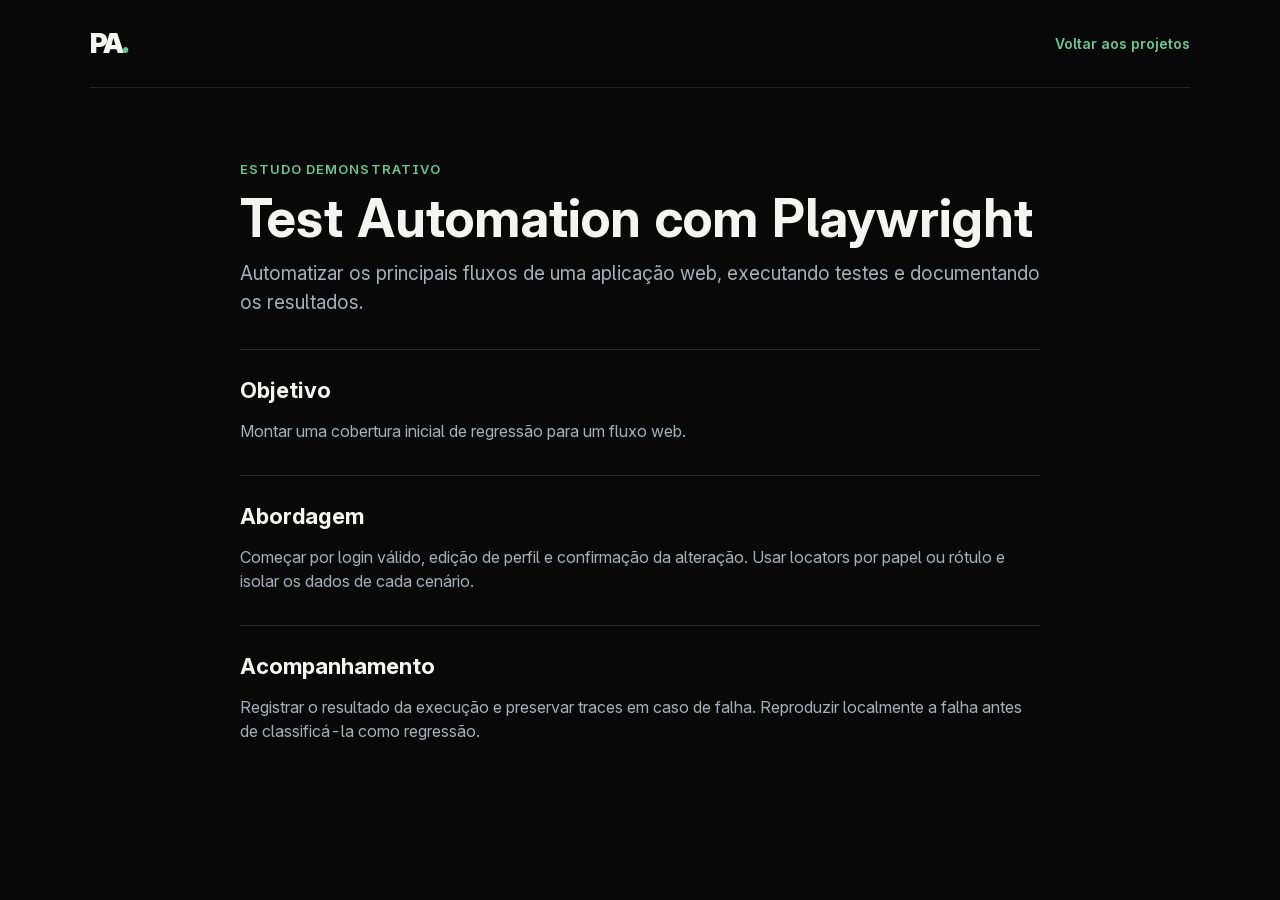
==== cases/automacao.html @ 724a587a "Adiciona portfólio" ====
<!doctype html>
<html lang="pt-BR">
<head>
  <meta charset="utf-8">
  <meta name="viewport" content="width=device-width, initial-scale=1">
  <meta name="description" content="Automatizar os principais fluxos de uma aplicação web, executando testes e documentando os resultados.">
  <meta name="theme-color" content="#080808">
  <title>Test Automation com Playwright | Pedro Albuquerque</title>
  <link rel="stylesheet" href="../styles.css">
</head>
<body>
  <header class="container site-header">
    <a class="logo" href="../index.html" aria-label="Pedro Albuquerque — início">PA<span>.</span></a>
    <a class="text-button" href="../index.html#projetos">Voltar aos projetos</a>
  </header>
  <main class="container case-study">
    <p class="eyebrow">Estudo demonstrativo</p>
    <h1>Test Automation com Playwright</h1>
    <p class="case-intro">Automatizar os principais fluxos de uma aplicação web, executando testes e documentando os resultados.</p>
    <section><h2>Objetivo</h2><p>Montar uma cobertura inicial de regressão para um fluxo web.</p></section>
    <section><h2>Abordagem</h2><p>Começar por login válido, edição de perfil e confirmação da alteração. Usar locators por papel ou rótulo e isolar os dados de cada cenário.</p></section>
    <section><h2>Acompanhamento</h2><p>Registrar o resultado da execução e preservar traces em caso de falha. Reproduzir localmente a falha antes de classificá-la como regressão.</p></section>
  </main>
</body>
</html>
---- styles.css ----
@font-face {
  font-family: Inter;
  src: url("assets/inter.woff2") format("woff2");
  font-weight: 100 900;
  font-display: swap;
}

:root {
  color-scheme: dark;
  --header-height: 88px;
  --background: #080808;
  --surface: #121212;
  --border: #282c29;
  --text: #f4f4f2;
  --muted: #a8afb8;
  --accent: #6bc78f;
  --green-surface: #101713;
  --green-border: #293b30;
  font-family: Inter, system-ui, sans-serif;
  line-height: 1.5;
  color: var(--text);
  background: var(--background);
}

*, *::before, *::after { box-sizing: border-box; }
body, h1, h2, h3, h4, p, ul { margin: 0; }
ul { padding: 0; list-style: none; }
a { color: inherit; text-decoration: none; }
button { color: inherit; font: inherit; cursor: pointer; }
img { display: block; }
:focus-visible { outline: 2px solid var(--accent); outline-offset: 4px; }
html { scroll-behavior: smooth; }
[id] { scroll-margin-top: calc(var(--header-height) + 32px); }

.container { width: min(1240px, calc(100% - clamp(32px, 14vw, 200px))); margin-inline: auto; }
.skip-link { position: fixed; z-index: 3; translate: 0 -150%; padding: 12px; background: var(--surface); }
.skip-link:focus { translate: 0; }
.sticky-header { position: sticky; top: 0; z-index: 2; background: var(--background); }
.site-header { display: flex; align-items: center; justify-content: space-between; gap: 12px; min-height: var(--header-height); border-bottom: 1px solid #1f242d; }
.logo { font-size: clamp(26px, 2.1vw, 30px); font-weight: 900; letter-spacing: -.09em; }
.logo span, .hero h1 span { color: var(--accent); }
.site-header nav { display: flex; justify-content: space-between; gap: clamp(12px, 3vw, 44px); }
.site-header nav a { position: relative; padding-block: 12px; color: var(--muted); font-size: 14px; }
.site-header nav a:hover, .site-header nav a[aria-current] { color: var(--text); }
.site-header nav a[aria-current] { font-weight: 600; }
.site-header nav a[aria-current]::after { content: ""; position: absolute; inset: auto 0 0; height: 2px; border-radius: 1px; background: var(--accent); }

.hero { position: relative; display: grid; grid-template-columns: minmax(0, 1fr) minmax(0, 320px); align-items: start; gap: 32px; min-height: 413px; margin-top: 80px; padding: 4px clamp(12px, 5vw, 78px) 0 clamp(12px, 3.75vw, 54px); }
.availability { position: absolute; top: -18px; left: 18px; display: flex; align-items: center; gap: 8px; width: fit-content; padding: 8px 14px 8px 12px; border: 1px solid #6bc78f4d; border-radius: 100px; background: #6bc78f1f; color: var(--accent); font-size: 13px; font-weight: 500; line-height: 18px; }
.hero-copy { padding-top: 39px; }
.eyebrow { color: var(--accent); font-size: 13px; font-weight: 600; line-height: 18px; letter-spacing: .08em; text-transform: uppercase; }
.hero-name { color: var(--muted); margin-bottom: 18px; }
.hero h1 { font-size: clamp(34px, 4.2vw, 60px); line-height: 1.1; letter-spacing: -.02em; }
.hero h1 span { font-weight: 400; }
.hero-description { max-width: 500px; margin-top: 24px; color: var(--muted); font-size: 20px; line-height: 30px; }
.actions { display: flex; flex-wrap: wrap; gap: 12px; margin-top: 24px; }
.button { display: inline-flex; align-items: center; justify-content: center; min-height: 44px; padding: 10px 20px; border: 1px solid transparent; border-radius: 8px; font-size: 14px; font-weight: 600; }
.button-light { background: var(--text); color: #121418; }
.button-outline { border-color: #ffffff33; background: transparent; }
.button-green { background: var(--accent); color: #121418; }
.button:hover { filter: brightness(1.12); box-shadow: 0 0 0 1px var(--accent); }
.portrait { position: relative; width: 100%; aspect-ratio: 4 / 5; isolation: isolate; }
.portrait::before { content: ""; position: absolute; inset: 0; translate: 8px 0; background: var(--accent); z-index: -1; }
.portrait-crop { position: absolute; inset: 0; translate: 0 9px; overflow: hidden; }
.portrait img { position: absolute; width: 143.48%; height: 111.41%; left: -17.45%; top: -5.49%; }

.two-columns { display: grid; grid-template-columns: repeat(2, minmax(0, 1fr)); gap: 24px; }
.areas { margin-top: 75px; }
.panel { background: var(--surface); border: 1px solid var(--border); border-radius: 12px; }
.area { perspective: 1600px; min-width: 0; }
.area-inner { display: grid; min-height: 184px; transform-style: preserve-3d; transition: transform .45s ease; }
.area.is-flipped .area-inner { transform: rotateY(180deg); }
.area-front, .area-back { grid-area: 1 / 1; backface-visibility: hidden; }
.area-front { cursor: pointer; position: relative; display: flex; flex-direction: column; align-items: flex-start; padding: 22px 24px 16px 86px; }
.area-front img { position: absolute; top: 50px; left: 26px; }
.area-front h2 { font-size: 20px; line-height: 26px; }
.area-front p { margin: 8px 0 12px; color: var(--muted); }
.area-front button { margin-top: auto; }
.text-button { display: inline-flex; align-items: center; width: fit-content; min-height: 40px; color: var(--accent); border: 0; padding: 0; background: none; font-size: 14px; font-weight: 600; text-align: left; }
.text-button:hover { text-decoration: underline; text-underline-offset: 4px; }
.area-back { transform: rotateY(180deg); padding: 14px 22px 20px; background: #101813; border-color: #304f3b; }
.tools-heading { display: flex; align-items: center; justify-content: space-between; gap: 12px; margin-bottom: 12px; }
.tools-heading h3 { font-size: 18px; font-weight: 600; }
.tools { display: grid; grid-template-columns: repeat(3, minmax(0, 1fr)); gap: 12px 16px; }
.tools li { overflow-wrap: anywhere; padding: 7px 11px; border: 1px solid #2c3d32; border-radius: 6px; background: #19231d; color: #dae8df; font-size: 14px; line-height: 20px; }

.page-section { margin-top: 96px; }
.section-title { margin-top: 12px; font-size: clamp(29px, 3.4vw, 36px); line-height: 1.22; letter-spacing: -.02em; }
.section-intro { max-width: 680px; margin-top: 16px; color: var(--muted); line-height: 26px; }
.projects { margin-top: 42px; }
.project { display: flex; flex-direction: column; align-items: flex-start; min-height: 256px; padding: 26px 27px 18px; }
.project-heading { display: flex; justify-content: space-between; align-items: flex-start; gap: 16px; width: 100%; }
.project-heading h3 { font-size: 22px; line-height: 28px; }
.project-heading img { flex: none; margin-top: 2px; }
.project p { margin-top: 16px; color: var(--muted); }
.tags { display: flex; gap: 8px; flex-wrap: wrap; margin-top: auto; padding-top: 18px; }
.tags li { padding: 5px 10px; border: 1px solid #222734; border-radius: 5px; background: #1c2025; color: #b4bdc7; font-size: 14px; font-weight: 500; line-height: 20px; }
.project .text-button { margin-top: 14px; }

.about { display: grid; grid-template-columns: minmax(0, 384px) minmax(0, 1fr); grid-template-areas: "photo intro" "photo experiences"; gap: 0 48px; }
.about-copy { grid-area: intro; }
.about-experiences { grid-area: experiences; min-width: 0; }
.about-photo { grid-area: photo; position: relative; overflow: hidden; align-self: center; width: 100%; aspect-ratio: 384 / 400; border: 1px solid #ffffff1a; border-radius: 12px; }
.about-photo img { position: absolute; inset: 0 auto 0 0; width: 138.89%; height: 100%; }
.about-description { margin-top: 20px; color: var(--muted); line-height: 26px; }
.experience-heading { display: flex; justify-content: space-between; align-items: center; gap: 8px; margin-top: 24px; }
.experience-heading h3 { font-size: 20px; font-weight: 600; }
.experience-list { display: flex; gap: 16px; overflow-x: auto; scroll-snap-type: x mandatory; scrollbar-width: none; padding-bottom: 4px; }
.experience-list::-webkit-scrollbar { display: none; }
.experience { flex: 0 0 min(var(--card-width), 92%); min-height: 128px; padding: 18px 19px; scroll-snap-align: start; }
.experience > div { display: flex; justify-content: space-between; gap: 8px; color: var(--accent); font-size: 13px; min-height: 20px; }
.experience > div span:first-child { text-transform: uppercase; }
.experience > div span:last-child { color: var(--muted); }
.experience h4 { margin-top: 10px; font-size: 17px; font-weight: 600; }
.experience p { margin-top: 6px; color: var(--muted); font-size: 14px; }

.contact { display: grid; align-items: center; grid-template-columns: minmax(0, 1fr) minmax(180px, 312px); gap: 32px; min-height: 304px; padding: 32px 39px; border: 1px solid var(--green-border); border-radius: 16px; background: var(--green-surface); }
.contact > div:first-child { align-self: start; }
.contact .section-title { margin-top: 18px; }
.contact p:not(.eyebrow) { max-width: 540px; margin-top: 24px; color: var(--muted); line-height: 26px; }
.contact-actions { display: grid; gap: 12px; margin-top: 28px; }
.contact-actions .button { min-height: 48px; }
.contact-actions .button-outline { border-color: #3b5043; }
.site-footer { display: flex; justify-content: space-between; gap: 16px; padding-block: 32px 40px; color: var(--muted); font-size: 14px; }
.site-footer strong { text-transform: uppercase; font-weight: 600; }

.contact-dialog { width: min(560px, calc(100% - 32px)); max-height: calc(100% - 32px); padding: 31px; border: 1px solid var(--green-border); border-radius: 20px; background: var(--green-surface); color: var(--text); }
.contact-dialog::backdrop { background: #000b; }
body:has(.contact-dialog[open]) { overflow: hidden; }
.contact-dialog .section-title { margin-top: 16px; padding-right: 24px; font-size: 32px; }
.contact-dialog #dialog-description { color: var(--muted); margin-top: 12px; }
.close-dialog { position: absolute; top: 19px; right: 19px; display: grid; place-items: center; width: 44px; height: 44px; border: 0; border-radius: 8px; background: transparent; }
.close-dialog:hover { background: #ffffff12; }
.channels { display: grid; gap: 12px; margin-top: 28px; }
.channels a { display: flex; align-items: center; gap: 16px; min-height: 80px; padding: 12px 15px; border: 1px solid var(--green-border); border-radius: 12px; background: #171e1a; }
.channels a:hover { border-color: var(--accent); }
.channel-icon { flex: 0 0 44px; display: grid; place-items: center; height: 44px; border-radius: 10px; background: #1d2e24; }
.channels strong, .channels small { display: block; overflow-wrap: anywhere; }
.channels small { margin-top: 5px; color: var(--muted); font-size: 14px; }
.dialog-footer { display: flex; justify-content: space-between; gap: 12px; margin-top: 22px; padding-top: 20px; border-top: 1px solid var(--green-border); color: var(--muted); font-size: 13px; }
.dialog-footer kbd { font: inherit; }

.case-study { max-width: 800px; padding-block: 72px; }
.case-study h1 { margin-top: 12px; font-size: clamp(32px, 6vw, 52px); line-height: 1.12; }
.case-study p:not(.eyebrow) { margin-top: 12px; color: var(--muted); }
.case-study .case-intro { font-size: 19px; }
.case-study section { margin-top: 32px; padding-top: 24px; border-top: 1px solid var(--border); }
.case-study h2 { font-size: 22px; }

/* O próprio cartão funciona como área de toque do link do estudo. */
.project { position: relative; }
.project .text-button::after { content: ""; position: absolute; inset: 0; border-radius: 12px; }
.project:focus-within { outline: 2px solid var(--accent); outline-offset: 3px; }
.experience-heading { margin-bottom: 10px; }
.experience-controls { display: flex; gap: 8px; }
.experience-controls button {
  width: 44px;
  height: 44px;
  border: 1px solid var(--green-border);
  border-radius: 50%;
  background: var(--green-surface);
  color: var(--accent);
  font-size: 20px;
}
.experience-controls button:disabled { opacity: .4; cursor: default; }
.experience-list { scroll-behavior: smooth; }

@media (hover: hover) {
  .project:hover, .area-front:hover { border-color: #45664f; }
  .experience-controls button:enabled:hover { border-color: var(--accent); }
}
/* As colunas dependem do espaço para o conteúdo de cada seção. */
.about-copy, .hero-copy, .project-heading h3 { min-width: 0; }
.tools { grid-template-columns: repeat(auto-fit, minmax(min(100%, max(7rem, 28%)), 1fr)); }
.contact-dialog { max-height: calc(100dvh - 24px); overflow: auto; overscroll-behavior: contain; }
.channels a > span:last-child { min-width: 0; }
.site-header nav a { min-height: 44px; display: inline-grid; align-items: center; }
.case-study { overflow-wrap: break-word; }

@media (max-width: 74rem) {
  .container { width: calc(100% - clamp(32px, 7vw, 80px)); }
  .hero {
    grid-template-columns: minmax(0, 1fr) minmax(0, 30%);
    min-height: auto;
    gap: clamp(20px, 4vw, 48px);
    padding: 4px 10px 10px 12px;
  }
  .hero h1 { font-size: clamp(32px, 4.65vw, 55px); }
  .availability { left: 12px; }
  .about { grid-template-columns: minmax(0, 30%) minmax(0, 1fr); column-gap: 32px; }
  .contact { grid-template-columns: minmax(0, 1fr) minmax(0, 32%); }
  .areas, .page-section { margin-top: clamp(48px, 7vw, 84px); }
}
@media (max-width: 57rem) {
  :root { --header-height: 68px; }
  .two-columns { gap: 16px; }
  .area-front { padding: 20px; display: grid; grid-template-columns: 32px minmax(0, 1fr); gap: 8px 12px; align-content: start; }
  .area-front img { position: static; align-self: center; }
  .area-front h2 { align-self: center; }
  .area-front p, .area-front button { grid-column: 1 / -1; margin: 0; }
  .area-front button, .tools-heading button, .project .text-button { min-height: 44px; }
  .area-back, .project { padding: 20px; }
  .tools { gap: 8px; }
  .about { column-gap: 24px; }
  .about-photo { align-self: start; }
  .contact { min-height: auto; padding: 28px; }
  .hero-description { font-size: 18px; line-height: 1.5; margin-top: 16px; }
}
@media (max-width: 44rem) {
  .areas, .projects, .about, .contact { grid-template-columns: minmax(0, 1fr); }
  .about { grid-template-areas: "intro" "photo" "experiences"; row-gap: 24px; }
  .about .experience-heading { margin-top: 0; }
  .areas { gap: 12px; }
  .project { min-height: auto; }
  .projects { margin-top: 24px; }
  .about-photo { width: min(100%, 380px); aspect-ratio: 4 / 3; }
  .about-photo img { width: 100%; height: 100%; object-fit: cover; }
  .contact-actions { margin: 0; grid-template-columns: repeat(2, minmax(0, 1fr)); }
  .case-study { padding-block: 40px; }
}
@media (max-width: 36rem) {
  :root { --header-height: 60px; }
  .site-header nav { gap: clamp(3px, 1.4vw, 10px); }
  .site-header nav a { padding-inline: 4px; }
  .hero { grid-template-columns: minmax(0, 1fr); margin-top: 28px; padding: 0 0 9px; gap: 20px; }
  .availability { position: static; }
  .hero-copy { padding: 0; }
  .hero-name { margin-bottom: 10px; }
  .hero h1 { font-size: clamp(1.65rem, 8.1vw, 2.8rem); }
  .portrait { justify-self: center; width: min(68%, 240px); }
  .hero-description { max-width: 34ch; }
  .actions { margin-top: 20px; }
  .contact { padding: 22px; gap: 24px; }
  .contact-actions { grid-template-columns: 1fr; }
  .site-footer { flex-wrap: wrap; gap: 8px; }
  .contact-dialog { width: calc(100% - 24px); padding: 22px 16px; }
  .close-dialog { top: 6px; right: 6px; }
  .channels { gap: 8px; margin-top: 20px; }
  .channels a { padding: 10px; gap: 10px; min-height: 66px; }
}
@media (max-height: 32rem) and (orientation: landscape) {
  :root { --header-height: 52px; }
  .hero { margin-top: 36px; }
  .contact-dialog { padding-block: 18px; }
}
@media (prefers-reduced-motion: reduce) {
  html, .experience-list { scroll-behavior: auto; }
  .area-inner { transition: none; }
}
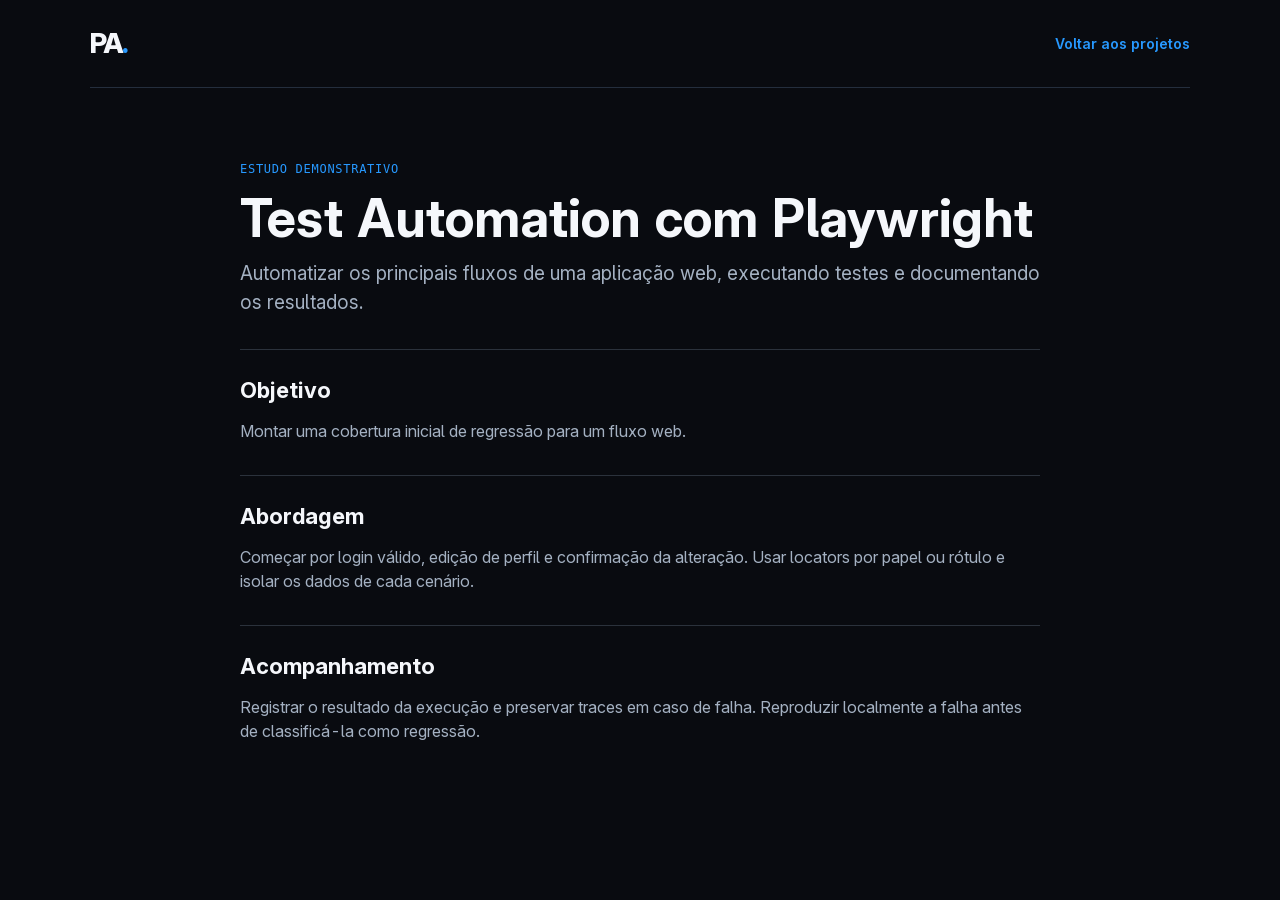
==== commit 5c1d3505: "style: refina hero e seção de CS e QA" ====
--- a/cases/automacao.html
+++ b/cases/automacao.html
@@ -6,6 +6,8 @@
   <meta name="description" content="Automatizar os principais fluxos de uma aplicação web, executando testes e documentando os resultados.">
   <meta name="theme-color" content="#080808">
   <title>Test Automation com Playwright | Pedro Albuquerque</title>
+  <link rel="icon" type="image/png" sizes="109x109" href="../assets/favicon.png">
+  <link rel="apple-touch-icon" href="../assets/favicon.png">
   <link rel="stylesheet" href="../styles.css">
 </head>
 <body>
--- a/styles.css
+++ b/styles.css
@@ -5,17 +5,22 @@
   font-display: swap;
 }
 
+/* Space Grotesk e IBM Plex Mono são carregadas no HTML com fallback local. */
+
 :root {
   color-scheme: dark;
   --header-height: 88px;
-  --background: #080808;
-  --surface: #121212;
-  --border: #282c29;
-  --text: #f4f4f2;
-  --muted: #a8afb8;
-  --accent: #6bc78f;
-  --green-surface: #101713;
-  --green-border: #293b30;
+  --background: #090b10;
+  --surface: #13161b;
+  --border: #2b323c;
+  --text: #f5f7fb;
+  --muted: #a4b1c2;
+  --accent: #2799ff;
+  --accent-deep: #111923;
+  --accent-border: #2a3c51;
+  --accent-ink: #06111f;
+  --font-display: "Space Grotesk", Inter, system-ui, sans-serif;
+  --font-mono: "IBM Plex Mono", Consolas, monospace;
   font-family: Inter, system-ui, sans-serif;
   line-height: 1.5;
   color: var(--text);
@@ -36,95 +41,115 @@
 .skip-link { position: fixed; z-index: 3; translate: 0 -150%; padding: 12px; background: var(--surface); }
 .skip-link:focus { translate: 0; }
 .sticky-header { position: sticky; top: 0; z-index: 2; background: var(--background); }
-.site-header { display: flex; align-items: center; justify-content: space-between; gap: 12px; min-height: var(--header-height); border-bottom: 1px solid #1f242d; }
-.logo { font-size: clamp(26px, 2.1vw, 30px); font-weight: 900; letter-spacing: -.09em; }
+.site-header { display: flex; align-items: center; justify-content: space-between; gap: 12px; min-height: var(--header-height); border-bottom: 1px solid #242e3d; }
+/* Assinatura PA. em Inter ExtraBold, com kerning ajustado. */
+.logo { font-family: Inter, system-ui, sans-serif; font-size: clamp(27px, 2.1vw, 31px); font-weight: 800; letter-spacing: -.075em; }
 .logo span, .hero h1 span { color: var(--accent); }
-.site-header nav { display: flex; justify-content: space-between; gap: clamp(12px, 3vw, 44px); }
+.site-header nav { display: block; }
+.site-header nav .nav-links { display: flex; align-items: center; gap: clamp(12px, 3vw, 44px); }
+.mobile-nav-meta, .menu-toggle, .menu-backdrop { display: none; }
 .site-header nav a { position: relative; padding-block: 12px; color: var(--muted); font-size: 14px; }
 .site-header nav a:hover, .site-header nav a[aria-current] { color: var(--text); }
 .site-header nav a[aria-current] { font-weight: 600; }
 .site-header nav a[aria-current]::after { content: ""; position: absolute; inset: auto 0 0; height: 2px; border-radius: 1px; background: var(--accent); }
 
 .hero { position: relative; display: grid; grid-template-columns: minmax(0, 1fr) minmax(0, 320px); align-items: start; gap: 32px; min-height: 413px; margin-top: 80px; padding: 4px clamp(12px, 5vw, 78px) 0 clamp(12px, 3.75vw, 54px); }
-.availability { position: absolute; top: -18px; left: 18px; display: flex; align-items: center; gap: 8px; width: fit-content; padding: 8px 14px 8px 12px; border: 1px solid #6bc78f4d; border-radius: 100px; background: #6bc78f1f; color: var(--accent); font-size: 13px; font-weight: 500; line-height: 18px; }
+.availability { position: absolute; top: -18px; left: 18px; display: flex; align-items: center; gap: 8px; width: fit-content; padding: 8px 14px 8px 12px; border: 1px solid rgb(39 153 255 / 30%); border-radius: 100px; background: rgb(39 153 255 / 11%); color: var(--accent); font-size: 13px; font-weight: 500; line-height: 18px; animation: availability-pulse 2.6s ease-in-out infinite; box-shadow: 0 0 0 0 rgb(39 153 255 / 0%); }
+.availability img { animation: availability-dot-pulse 2.6s ease-in-out infinite; }
+.availability:hover { transform: translateY(-1px); }
 .hero-copy { padding-top: 39px; }
-.eyebrow { color: var(--accent); font-size: 13px; font-weight: 600; line-height: 18px; letter-spacing: .08em; text-transform: uppercase; }
+.eyebrow { color: var(--accent); font-family: var(--font-mono); font-size: 12px; font-weight: 500; line-height: 18px; letter-spacing: .06em; text-transform: uppercase; }
 .hero-name { color: var(--muted); margin-bottom: 18px; }
-.hero h1 { font-size: clamp(34px, 4.2vw, 60px); line-height: 1.1; letter-spacing: -.02em; }
+.hero h1 { font-family: var(--font-display); font-size: clamp(34px, 4.2vw, 60px); font-weight: 700; line-height: 1.1; letter-spacing: -.035em; }
 .hero h1 span { font-weight: 400; }
 .hero-description { max-width: 500px; margin-top: 24px; color: var(--muted); font-size: 20px; line-height: 30px; }
 .actions { display: flex; flex-wrap: wrap; gap: 12px; margin-top: 24px; }
 .button { display: inline-flex; align-items: center; justify-content: center; min-height: 44px; padding: 10px 20px; border: 1px solid transparent; border-radius: 8px; font-size: 14px; font-weight: 600; }
 .button-light { background: var(--text); color: #121418; }
 .button-outline { border-color: #ffffff33; background: transparent; }
-.button-green { background: var(--accent); color: #121418; }
+.button-primary { background: var(--accent); color: var(--accent-ink); }
 .button:hover { filter: brightness(1.12); box-shadow: 0 0 0 1px var(--accent); }
-.portrait { position: relative; width: 100%; aspect-ratio: 4 / 5; isolation: isolate; }
-.portrait::before { content: ""; position: absolute; inset: 0; translate: 8px 0; background: var(--accent); z-index: -1; }
-.portrait-crop { position: absolute; inset: 0; translate: 0 9px; overflow: hidden; }
-.portrait img { position: absolute; width: 143.48%; height: 111.41%; left: -17.45%; top: -5.49%; }
+/* Retrato editorial: sem a moldura azul chapada. A foto original permanece intacta. */
+.portrait { position: relative; justify-self: end; width: min(100%, 320px); aspect-ratio: 4 / 5; isolation: isolate; cursor: pointer; }
+.portrait::before {
+  content: "";
+  position: absolute;
+  z-index: -1;
+  inset: 19px -12px -12px 27px;
+  border: 1px solid rgb(39 153 255 / 22%);
+  border-radius: 8px;
+  background: linear-gradient(135deg, #192434, #101821 78%);
+}
+.portrait::after { display: none; }
+.portrait::before, .portrait-crop, .portrait img { transition: transform 380ms cubic-bezier(.2,.8,.2,1), box-shadow 380ms ease, border-color 380ms ease, filter 380ms ease; }
+.portrait:hover::before, .portrait:focus-within::before { transform: translate(10px, 10px); border-color: rgb(39 153 255 / 38%); box-shadow: 0 16px 36px rgb(4 10 18 / 34%); }
+.portrait:hover .portrait-crop, .portrait:focus-within .portrait-crop { transform: translate(-4px, -4px); border-color: rgb(255 255 255 / 12%); box-shadow: 0 20px 48px rgb(3 8 15 / 42%); }
+.portrait:hover img, .portrait:focus-within img { transform: scale(1.03); filter: grayscale(.88) contrast(1.06); }
+.portrait-crop { position: absolute; inset: 0; overflow: hidden; border: 1px solid #ffffff16; border-radius: 8px; background: #161616; }
+.portrait-crop::after { content: ""; position: absolute; inset: 0; pointer-events: none; background: linear-gradient(to bottom, transparent 65%, rgb(9 11 16 / 16%)); }
+.portrait img { display: block; width: 100%; height: 100%; object-fit: cover; object-position: 50% 45%; filter: grayscale(1) contrast(1.035); }
 
 .two-columns { display: grid; grid-template-columns: repeat(2, minmax(0, 1fr)); gap: 24px; }
 .areas { margin-top: 75px; }
-.panel { background: var(--surface); border: 1px solid var(--border); border-radius: 12px; }
+.panel { background: var(--surface); border: 1px solid var(--border); border-radius: 8px; }
 .area { perspective: 1600px; min-width: 0; }
 .area-inner { display: grid; min-height: 184px; transform-style: preserve-3d; transition: transform .45s ease; }
 .area.is-flipped .area-inner { transform: rotateY(180deg); }
-.area-front, .area-back { grid-area: 1 / 1; backface-visibility: hidden; }
-.area-front { cursor: pointer; position: relative; display: flex; flex-direction: column; align-items: flex-start; padding: 22px 24px 16px 86px; }
-.area-front img { position: absolute; top: 50px; left: 26px; }
-.area-front h2 { font-size: 20px; line-height: 26px; }
+.area-front, .area-back { grid-area: 1 / 1; backface-visibility: hidden; cursor: pointer; }
+.area-front { cursor: pointer; position: relative; display: flex; flex-direction: column; align-items: flex-start; padding: 22px 24px 16px 86px; background: transparent; border: 0; box-shadow: none; }
+.area-front:hover, .area-front:focus-within { background: transparent; border-color: transparent; box-shadow: none; }
+.area-front img { position: absolute; top: 50px; left: 26px; filter: grayscale(1) brightness(1.7); }
+.area-front h2 { font-family: var(--font-display); font-size: 20px; line-height: 26px; }
 .area-front p { margin: 8px 0 12px; color: var(--muted); }
 .area-front button { margin-top: auto; }
 .text-button { display: inline-flex; align-items: center; width: fit-content; min-height: 40px; color: var(--accent); border: 0; padding: 0; background: none; font-size: 14px; font-weight: 600; text-align: left; }
 .text-button:hover { text-decoration: underline; text-underline-offset: 4px; }
-.area-back { transform: rotateY(180deg); padding: 14px 22px 20px; background: #101813; border-color: #304f3b; }
-.tools-heading { display: flex; align-items: center; justify-content: space-between; gap: 12px; margin-bottom: 12px; }
-.tools-heading h3 { font-size: 18px; font-weight: 600; }
+.area-back { transform: rotateY(180deg); display: flex; flex-direction: column; padding: 14px 22px 20px; background: #151d27; border-color: #3d536a; }
+.tools-heading { display: flex; align-items: center; justify-content: center; gap: 12px; margin-bottom: 12px; }
+.tools-heading h3 { width: 100%; text-align: center; font-size: 18px; font-weight: 600; }
 .tools { display: grid; grid-template-columns: repeat(3, minmax(0, 1fr)); gap: 12px 16px; }
-.tools li { overflow-wrap: anywhere; padding: 7px 11px; border: 1px solid #2c3d32; border-radius: 6px; background: #19231d; color: #dae8df; font-size: 14px; line-height: 20px; }
+.tools li { display: grid; place-items: center; text-align: center; overflow-wrap: anywhere; min-height: 42px; padding: 7px 11px; border: 1px solid #354453; border-radius: 6px; background: #181d26; color: #dee8f4; font-size: 14px; line-height: 20px; }
 
 .page-section { margin-top: 96px; }
-.section-title { margin-top: 12px; font-size: clamp(29px, 3.4vw, 36px); line-height: 1.22; letter-spacing: -.02em; }
+.section-title { margin-top: 12px; font-family: var(--font-display); font-size: clamp(29px, 3.4vw, 36px); line-height: 1.22; letter-spacing: -.025em; }
 .section-intro { max-width: 680px; margin-top: 16px; color: var(--muted); line-height: 26px; }
 .projects { margin-top: 42px; }
 .project { display: flex; flex-direction: column; align-items: flex-start; min-height: 256px; padding: 26px 27px 18px; }
 .project-heading { display: flex; justify-content: space-between; align-items: flex-start; gap: 16px; width: 100%; }
-.project-heading h3 { font-size: 22px; line-height: 28px; }
-.project-heading img { flex: none; margin-top: 2px; }
+.project-heading h3 { font-family: var(--font-display); font-size: 22px; line-height: 28px; letter-spacing: -.012em; }
+.project-heading img { flex: none; margin-top: 2px; filter: grayscale(1) brightness(1.5); opacity: .85; }
 .project p { margin-top: 16px; color: var(--muted); }
 .tags { display: flex; gap: 8px; flex-wrap: wrap; margin-top: auto; padding-top: 18px; }
-.tags li { padding: 5px 10px; border: 1px solid #222734; border-radius: 5px; background: #1c2025; color: #b4bdc7; font-size: 14px; font-weight: 500; line-height: 20px; }
+.tags li { padding: 5px 10px; border: 1px solid #303c49; border-radius: 5px; background: #1c222a; color: #bac5d3; font-size: 14px; font-weight: 500; line-height: 20px; }
 .project .text-button { margin-top: 14px; }
 
 .about { display: grid; grid-template-columns: minmax(0, 384px) minmax(0, 1fr); grid-template-areas: "photo intro" "photo experiences"; gap: 0 48px; }
 .about-copy { grid-area: intro; }
 .about-experiences { grid-area: experiences; min-width: 0; }
-.about-photo { grid-area: photo; position: relative; overflow: hidden; align-self: center; width: 100%; aspect-ratio: 384 / 400; border: 1px solid #ffffff1a; border-radius: 12px; }
+.about-photo { grid-area: photo; position: relative; overflow: hidden; align-self: center; width: 100%; aspect-ratio: 384 / 400; border: 1px solid #ffffff1a; border-radius: 8px; }
 .about-photo img { position: absolute; inset: 0 auto 0 0; width: 138.89%; height: 100%; }
 .about-description { margin-top: 20px; color: var(--muted); line-height: 26px; }
-.experience-heading { display: flex; justify-content: space-between; align-items: center; gap: 8px; margin-top: 24px; }
+.experience-heading { display: flex; justify-content: flex-start; align-items: center; gap: 8px; margin-top: 24px; }
 .experience-heading h3 { font-size: 20px; font-weight: 600; }
-.experience-list { display: flex; gap: 16px; overflow-x: auto; scroll-snap-type: x mandatory; scrollbar-width: none; padding-bottom: 4px; }
+.experience-list { display: flex; gap: 16px; overflow-x: auto; scroll-snap-type: x proximity; scrollbar-width: none; padding-bottom: 4px; overscroll-behavior-x: contain; cursor: grab; }
 .experience-list::-webkit-scrollbar { display: none; }
 .experience { flex: 0 0 min(var(--card-width), 92%); min-height: 128px; padding: 18px 19px; scroll-snap-align: start; }
-.experience > div { display: flex; justify-content: space-between; gap: 8px; color: var(--accent); font-size: 13px; min-height: 20px; }
+.experience > div { display: flex; justify-content: flex-start; gap: 8px; color: var(--accent); font-size: 13px; min-height: 20px; }
 .experience > div span:first-child { text-transform: uppercase; }
-.experience > div span:last-child { color: var(--muted); }
 .experience h4 { margin-top: 10px; font-size: 17px; font-weight: 600; }
 .experience p { margin-top: 6px; color: var(--muted); font-size: 14px; }
 
-.contact { display: grid; align-items: center; grid-template-columns: minmax(0, 1fr) minmax(180px, 312px); gap: 32px; min-height: 304px; padding: 32px 39px; border: 1px solid var(--green-border); border-radius: 16px; background: var(--green-surface); }
+.contact { display: grid; align-items: center; grid-template-columns: minmax(0, 1fr) minmax(180px, 312px); gap: 32px; min-height: 304px; padding: 32px 39px; border: 1px solid var(--accent-border); border-radius: 10px; background: var(--accent-deep); }
 .contact > div:first-child { align-self: start; }
 .contact .section-title { margin-top: 18px; }
 .contact p:not(.eyebrow) { max-width: 540px; margin-top: 24px; color: var(--muted); line-height: 26px; }
 .contact-actions { display: grid; gap: 12px; margin-top: 28px; }
 .contact-actions .button { min-height: 48px; }
-.contact-actions .button-outline { border-color: #3b5043; }
+.contact-actions .button-outline { border-color: #3b526c; }
 .site-footer { display: flex; justify-content: space-between; gap: 16px; padding-block: 32px 40px; color: var(--muted); font-size: 14px; }
 .site-footer strong { text-transform: uppercase; font-weight: 600; }
 
-.contact-dialog { width: min(560px, calc(100% - 32px)); max-height: calc(100% - 32px); padding: 31px; border: 1px solid var(--green-border); border-radius: 20px; background: var(--green-surface); color: var(--text); }
+.contact-dialog { width: min(560px, calc(100% - 32px)); max-height: calc(100% - 32px); padding: 31px; border: 1px solid var(--accent-border); border-radius: 16px; background: var(--accent-deep); color: var(--text); }
 .contact-dialog::backdrop { background: #000b; }
 body:has(.contact-dialog[open]) { overflow: hidden; }
 .contact-dialog .section-title { margin-top: 16px; padding-right: 24px; font-size: 32px; }
@@ -132,42 +157,31 @@
 .close-dialog { position: absolute; top: 19px; right: 19px; display: grid; place-items: center; width: 44px; height: 44px; border: 0; border-radius: 8px; background: transparent; }
 .close-dialog:hover { background: #ffffff12; }
 .channels { display: grid; gap: 12px; margin-top: 28px; }
-.channels a { display: flex; align-items: center; gap: 16px; min-height: 80px; padding: 12px 15px; border: 1px solid var(--green-border); border-radius: 12px; background: #171e1a; }
+.channels a { display: flex; align-items: center; gap: 16px; min-height: 80px; padding: 12px 15px; border: 1px solid var(--accent-border); border-radius: 10px; background: #171d25; }
 .channels a:hover { border-color: var(--accent); }
-.channel-icon { flex: 0 0 44px; display: grid; place-items: center; height: 44px; border-radius: 10px; background: #1d2e24; }
+.channel-icon { flex: 0 0 44px; display: grid; place-items: center; height: 44px; border-radius: 10px; background: #1b293a; }
 .channels strong, .channels small { display: block; overflow-wrap: anywhere; }
 .channels small { margin-top: 5px; color: var(--muted); font-size: 14px; }
-.dialog-footer { display: flex; justify-content: space-between; gap: 12px; margin-top: 22px; padding-top: 20px; border-top: 1px solid var(--green-border); color: var(--muted); font-size: 13px; }
+.dialog-footer { display: flex; justify-content: space-between; gap: 12px; margin-top: 22px; padding-top: 20px; border-top: 1px solid var(--accent-border); color: var(--muted); font-size: 13px; }
 .dialog-footer kbd { font: inherit; }
 
 .case-study { max-width: 800px; padding-block: 72px; }
-.case-study h1 { margin-top: 12px; font-size: clamp(32px, 6vw, 52px); line-height: 1.12; }
+.case-study h1 { margin-top: 12px; font-family: var(--font-display); font-size: clamp(32px, 6vw, 52px); line-height: 1.12; }
 .case-study p:not(.eyebrow) { margin-top: 12px; color: var(--muted); }
 .case-study .case-intro { font-size: 19px; }
 .case-study section { margin-top: 32px; padding-top: 24px; border-top: 1px solid var(--border); }
-.case-study h2 { font-size: 22px; }
+.case-study h2 { font-family: var(--font-display); font-size: 22px; }
 
 /* O próprio cartão funciona como área de toque do link do estudo. */
 .project { position: relative; }
-.project .text-button::after { content: ""; position: absolute; inset: 0; border-radius: 12px; }
+.project .text-button::after { content: ""; position: absolute; inset: 0; border-radius: 8px; }
 .project:focus-within { outline: 2px solid var(--accent); outline-offset: 3px; }
 .experience-heading { margin-bottom: 10px; }
-.experience-controls { display: flex; gap: 8px; }
-.experience-controls button {
-  width: 44px;
-  height: 44px;
-  border: 1px solid var(--green-border);
-  border-radius: 50%;
-  background: var(--green-surface);
-  color: var(--accent);
-  font-size: 20px;
-}
-.experience-controls button:disabled { opacity: .4; cursor: default; }
 .experience-list { scroll-behavior: smooth; }
+.experience-list.is-dragging { cursor: grabbing; scroll-snap-type: none; user-select: none; }
 
 @media (hover: hover) {
-  .project:hover, .area-front:hover { border-color: #45664f; }
-  .experience-controls button:enabled:hover { border-color: var(--accent); }
+  .project:hover, .area-front:hover, .area-back:hover { border-color: #365b83; }
 }
 /* As colunas dependem do espaço para o conteúdo de cada seção. */
 .about-copy, .hero-copy, .project-heading h3 { min-width: 0; }
@@ -198,7 +212,7 @@
   .area-front img { position: static; align-self: center; }
   .area-front h2 { align-self: center; }
   .area-front p, .area-front button { grid-column: 1 / -1; margin: 0; }
-  .area-front button, .tools-heading button, .project .text-button { min-height: 44px; }
+  .area-front button, .project .text-button { min-height: 44px; }
   .area-back, .project { padding: 20px; }
   .tools { gap: 8px; }
   .about { column-gap: 24px; }
@@ -220,14 +234,12 @@
 }
 @media (max-width: 36rem) {
   :root { --header-height: 60px; }
-  .site-header nav { gap: clamp(3px, 1.4vw, 10px); }
-  .site-header nav a { padding-inline: 4px; }
   .hero { grid-template-columns: minmax(0, 1fr); margin-top: 28px; padding: 0 0 9px; gap: 20px; }
   .availability { position: static; }
   .hero-copy { padding: 0; }
   .hero-name { margin-bottom: 10px; }
   .hero h1 { font-size: clamp(1.65rem, 8.1vw, 2.8rem); }
-  .portrait { justify-self: center; width: min(68%, 240px); }
+  .portrait { justify-self: center; width: min(68%, 240px); margin: 10px 12px 10px 0; }
   .hero-description { max-width: 34ch; }
   .actions { margin-top: 20px; }
   .contact { padding: 22px; gap: 24px; }
@@ -243,7 +255,242 @@
   .hero { margin-top: 36px; }
   .contact-dialog { padding-block: 18px; }
 }
+
+/* Refinamento da interface: feedbacks discretos e navegação mobile. */
+.sticky-header {
+  z-index: 20;
+  background: rgb(9 11 16 / 94%);
+  -webkit-backdrop-filter: blur(16px);
+  backdrop-filter: blur(16px);
+  transition: background-color 220ms ease, box-shadow 220ms ease;
+}
+.sticky-header.is-scrolled { box-shadow: 0 10px 34px rgb(0 0 0 / 20%); }
+.logo { line-height: 1; transition: opacity 180ms ease; }
+.logo:hover { opacity: .82; }
+.site-header nav a { transition: color 180ms ease; }
+.button { transition: transform 190ms ease, background-color 190ms ease, border-color 190ms ease, box-shadow 190ms ease; }
+.text-button { transition: color 180ms ease; }
+.panel { transition: border-color 220ms ease, background-color 220ms ease; }
+.hero h1, .section-title { text-wrap: balance; }
+.project { transition: border-color 250ms ease, background-color 250ms ease, transform 250ms ease; }
+@media (hover: hover) and (pointer: fine) {
+  .button:hover { transform: translateY(-2px); }
+  .button:active { transform: translateY(0); }
+  .project:hover { transform: translateY(-3px); background-color: #19202a; }
+  .reveal.is-visible.project:hover { transform: translateY(-3px); }
+}
+.button:active { transform: scale(.985); }
+.contact-dialog[open] { animation: dialog-arrive 260ms cubic-bezier(.2, .8, .2, 1) both; }
+.contact-dialog[open]::backdrop { animation: backdrop-arrive 260ms ease both; }
+@keyframes dialog-arrive { from { opacity: 0; transform: translateY(12px) scale(.985); } to { opacity: 1; transform: translateY(0) scale(1); } }
+@keyframes backdrop-arrive { from { opacity: 0; } to { opacity: 1; } }
+
+/* Conteúdo nunca fica oculto enquanto aguarda a entrada na área visível. */
+@media (prefers-reduced-motion: no-preference) {
+  .reveal.is-visible {
+    animation: reveal-arrive 630ms cubic-bezier(.2,.8,.2,1) backwards;
+    animation-delay: var(--reveal-delay, 0ms);
+  }
+  /* A entrada não deve substituir a pulsação permanente do selo. */
+  .availability.reveal.is-visible {
+    animation: availability-pulse 2.6s ease-in-out infinite;
+  }
+  @keyframes reveal-arrive {
+    from { opacity: .25; transform: translateY(14px); }
+    to { opacity: 1; transform: translateY(0); }
+  }
+}
+
+@media (max-width: 48rem) {
+  .site-header { position: relative; }
+  .js .menu-toggle {
+    display: grid;
+    place-items: center;
+    position: relative;
+    z-index: 2;
+    flex: none;
+    width: 46px;
+    height: 46px;
+    padding: 0;
+    border: 1px solid #303c49;
+    border-radius: 12px;
+    background: #161d27;
+    color: var(--text);
+    transition: background-color 200ms ease, border-color 200ms ease, transform 200ms ease;
+  }
+  .menu-toggle:hover { background: #1c2938; border-color: #3a6388; }
+  .menu-toggle:active { transform: scale(.95); }
+  .menu-toggle-lines { display: block; width: 20px; height: 20px; position: relative; }
+  .menu-toggle-lines span { position: absolute; display: block; left: 0; top: 6px; height: 2px; width: 20px; background: currentColor; border-radius: 2px; transform-origin: center; transition: transform 250ms ease, top 250ms ease; }
+  .menu-toggle-lines span:last-child { top: 13px; }
+  .menu-open .menu-toggle-lines span:first-child { top: 9px; transform: rotate(45deg); }
+  .menu-open .menu-toggle-lines span:last-child { top: 9px; transform: rotate(-45deg); }
+  .menu-open .menu-toggle { border-color: #3575a7; background: #182c40; }
+  .site-header #site-navigation { width: 100%; }
+  .site-header #site-navigation .nav-links { display: grid; gap: 4px; }
+  .site-header #site-navigation a {
+    display: flex;
+    align-items: center;
+    justify-content: space-between;
+    min-height: 54px;
+    padding: 13px 14px;
+    font-size: 17px;
+    font-weight: 500;
+    color: #dce4ed;
+    border-radius: 10px;
+  }
+  .site-header #site-navigation a[aria-current] { background: #152e48; color: var(--text); }
+  .site-header #site-navigation a[aria-current]::after { display: none; }
+  .site-header #site-navigation a:hover { background: #1a2938; color: var(--text); }
+  .mobile-nav-meta { display: block; margin-top: 8px; border-top: 1px solid #2a3848; padding: 16px 14px 8px; font-size: 10px; line-height: 1.6; font-weight: 600; letter-spacing: .09em; color: #9aacbf; }
+  .mobile-nav-meta span { padding-inline: 5px; color: var(--accent); }
+  .js .site-header #site-navigation {
+    position: absolute;
+    top: calc(100% + 10px);
+    right: 0;
+    width: min(100%, 430px);
+    max-height: calc(100dvh - var(--header-height) - 24px);
+    overflow-y: auto;
+    overscroll-behavior: contain;
+    z-index: 30;
+    padding: 10px;
+    border: 1px solid #2b3b4c;
+    border-radius: 16px;
+    background: rgb(16 21 29 / 97%);
+    box-shadow: 0 22px 64px rgb(0 0 0 / 48%);
+    -webkit-backdrop-filter: blur(22px);
+    backdrop-filter: blur(22px);
+    opacity: 0;
+    visibility: hidden;
+    pointer-events: none;
+    transform: translateY(-10px) scale(.98);
+    transform-origin: top right;
+    transition: opacity 220ms ease, transform 280ms cubic-bezier(.2,.8,.2,1), visibility 0s linear 280ms;
+  }
+  .menu-open .site-header #site-navigation {
+    opacity: 1;
+    visibility: visible;
+    pointer-events: auto;
+    transform: translateY(0) scale(1);
+    transition: opacity 220ms ease, transform 280ms cubic-bezier(.2,.8,.2,1), visibility 0s;
+  }
+  .menu-backdrop {
+    display: block;
+    position: fixed;
+    inset: 0;
+    z-index: 10;
+    background: rgb(0 0 0 / 54%);
+    -webkit-backdrop-filter: blur(3px);
+    backdrop-filter: blur(3px);
+    opacity: 0;
+    visibility: hidden;
+    pointer-events: none;
+    transition: opacity 230ms ease, visibility 0s linear 230ms;
+  }
+  .menu-open .menu-backdrop { opacity: 1; visibility: visible; pointer-events: auto; transition: opacity 230ms ease, visibility 0s; }
+  body.menu-open { overflow: hidden; }
+}
+
+@media (max-width: 36rem) {
+  .hero h1 { font-size: clamp(2rem, 8.5vw, 2.8rem); }
+  .hero-description { line-height: 1.55; }
+  .actions .button { flex: 1 1 0; }
+  .availability { max-width: 100%; }
+}
+
 @media (prefers-reduced-motion: reduce) {
   html, .experience-list { scroll-behavior: auto; }
-  .area-inner { transition: none; }
-}
+  *, *::before, *::after { animation-duration: .01ms !important; animation-iteration-count: 1 !important; transition-duration: .01ms !important; transition-delay: 0ms !important; }
+}
+
+/* Abertura editorial: só existe quando o JavaScript está ativo. */
+.intro-screen { display: none; }
+.intro-enabled .intro-screen {
+  display: flex; position: fixed; inset: 0; z-index: 9999;
+  align-items: center; justify-content: center; flex-direction: column;
+  gap: 23px; padding: 24px; background: #090b10;
+  color: #f5f7fb; opacity: 1; visibility: visible;
+  transition: opacity 700ms cubic-bezier(.22,1,.36,1), visibility 700ms;
+}
+.intro-screen__name {
+  font-family: Inter, system-ui, sans-serif; font-size: clamp(16px, 3vw, 29px);
+  font-weight: 800; letter-spacing: .18em; line-height: 1.2; text-align: center;
+  animation: intro-name-in 900ms cubic-bezier(.2,.8,.2,1) both;
+}
+.intro-screen__dot { color: var(--accent); }
+.intro-screen__line { display: block; width: min(170px,40vw); height: 1px;
+  background: linear-gradient(90deg, transparent, var(--accent), transparent);
+  transform-origin: center; animation: intro-line-in 1700ms ease-out both; }
+.intro-enabled body { overflow: hidden; }
+.intro-enabled .sticky-header, .intro-enabled main, .intro-enabled .site-footer {
+  opacity: 0; transform: translateY(12px);
+}
+.intro-finished body { overflow: auto; }
+.intro-finished .intro-screen { opacity: 0; visibility: hidden; pointer-events: none; }
+.intro-finished .sticky-header, .intro-finished main, .intro-finished .site-footer {
+  opacity: 1; transform: translateY(0);
+  transition: opacity 850ms cubic-bezier(.2,.8,.2,1), transform 850ms cubic-bezier(.2,.8,.2,1);
+}
+@keyframes intro-name-in { from { opacity: 0; transform: translateY(18px); filter: blur(5px); } to { opacity: 1; transform: translateY(0); filter: blur(0); } }
+@keyframes intro-line-in { 0% { opacity: 0; transform: scaleX(0); } 35% { opacity: .8; } 100% { opacity: 1; transform: scaleX(1); } }
+@media (prefers-reduced-motion: reduce) {
+  .intro-enabled .intro-screen { display: none; }
+  .intro-enabled .sticky-header, .intro-enabled main, .intro-enabled .site-footer { opacity: 1; transform: none; }
+  .intro-enabled body { overflow: auto; }
+}
+
+/* Metadados editoriais dos dois estudos de caso URBAN. */
+.project-meta { display: flex; align-items: center; justify-content: space-between; flex-wrap: wrap; gap: 10px 16px; width: 100%; margin-bottom: 20px; color: var(--muted); font-size: 12px; letter-spacing: .035em; }
+.project-category { color: #9bcfff; font-weight: 700; letter-spacing: .075em; text-transform: uppercase; }
+.project-heading h3 { font-size: clamp(20px, 2vw, 24px); line-height: 1.3; text-wrap: balance; }
+.project .tags { margin-top: auto; }
+.project .text-button { margin-top: 22px; }
+@media (max-width: 48rem) { .project-meta { margin-bottom: 16px; } }
+@keyframes availability-pulse {
+  0%, 100% { box-shadow: 0 0 0 0 rgb(39 153 255 / 0%), 0 0 0 1px rgb(39 153 255 / 0%); }
+  50% { box-shadow: 0 0 0 9px rgb(39 153 255 / 10%), 0 0 0 1px rgb(39 153 255 / 18%); }
+}
+@keyframes availability-dot-pulse {
+  0%, 100% { transform: scale(1); opacity: .92; }
+  50% { transform: scale(1.16); opacity: 1; }
+}
+
+
+
+/* OPÇÃO 2 — composição em linhas: estrutura editorial sem aparência de card. */
+.areas { column-gap: clamp(20px, 3.5vw, 54px); row-gap: 20px; margin-top: 76px; }
+.area-inner { min-height: 158px; }
+.area-front {
+  display: grid; position: relative;
+  grid-template-columns: 38px minmax(0, 1fr) auto;
+  grid-template-rows: auto auto 1fr; align-content: center;
+  column-gap: 22px; row-gap: 6px;
+  min-width: 0; padding: 18px 0 21px;
+  background: transparent; border: 0; border-bottom: 1px solid #343c48;
+  border-radius: 0; box-shadow: none;
+  transition: border-color 260ms ease;
+}
+.area-front img { position: static; grid-column: 1; grid-row: 1 / 3; align-self: center; width: 34px; height: 34px; filter: grayscale(1) brightness(1.7); }
+.area-front h2 { grid-column: 2; grid-row: 1; align-self: end; font-size: clamp(18px, 1.6vw, 21px); line-height: 1.35; }
+.area-front p { grid-column: 2; grid-row: 2; margin: 0; max-width: 45ch; font-size: 14px; line-height: 1.65; }
+.area-front .text-button { grid-column: 3; grid-row: 1 / 3; align-self: center; margin: 0; font-size: 0; min-width: 42px; justify-content: flex-end; }
+.area-front .text-button::after { content: '↗'; font-size: 24px; line-height: 1; font-weight: 400; }
+.area-front .text-button:focus-visible { outline: 2px solid var(--accent); outline-offset: 5px; border-radius: 2px; }
+.area-front:hover, .area-front:focus-within { background: transparent; border-color: #4887be; box-shadow: none; }
+.area-front:hover .text-button::after, .area-front:focus-within .text-button::after { transform: translate(2px, -2px); }
+.area-front .text-button::after { transition: transform 220ms ease; }
+.area-back { border-radius: 8px; }
+@media (max-width: 57rem) {
+  .areas { gap: 18px; }
+  .area-inner { min-height: 180px; }
+  .area-front { display: grid; grid-template-columns: 33px minmax(0,1fr) 25px; grid-template-rows: auto auto 1fr; column-gap: 12px; row-gap: 6px; padding: 15px 0 18px; }
+  .area-front img { grid-column: 1; grid-row: 1 / 3; width: 30px; height: 30px; }
+  .area-front h2 { grid-column: 2; grid-row: 1; }
+  .area-front p { grid-column: 2; grid-row: 2; }
+  .area-front .text-button { grid-column: 3; grid-row: 1 / 3; min-width: 26px; padding: 0; }
+}
+@media (max-width: 44rem) {
+  .area-inner { min-height: 124px; }
+  .area-front { padding: 18px 0; }
+}
+@media (prefers-reduced-motion: reduce) { .area-front .text-button::after { transition: none; } }
